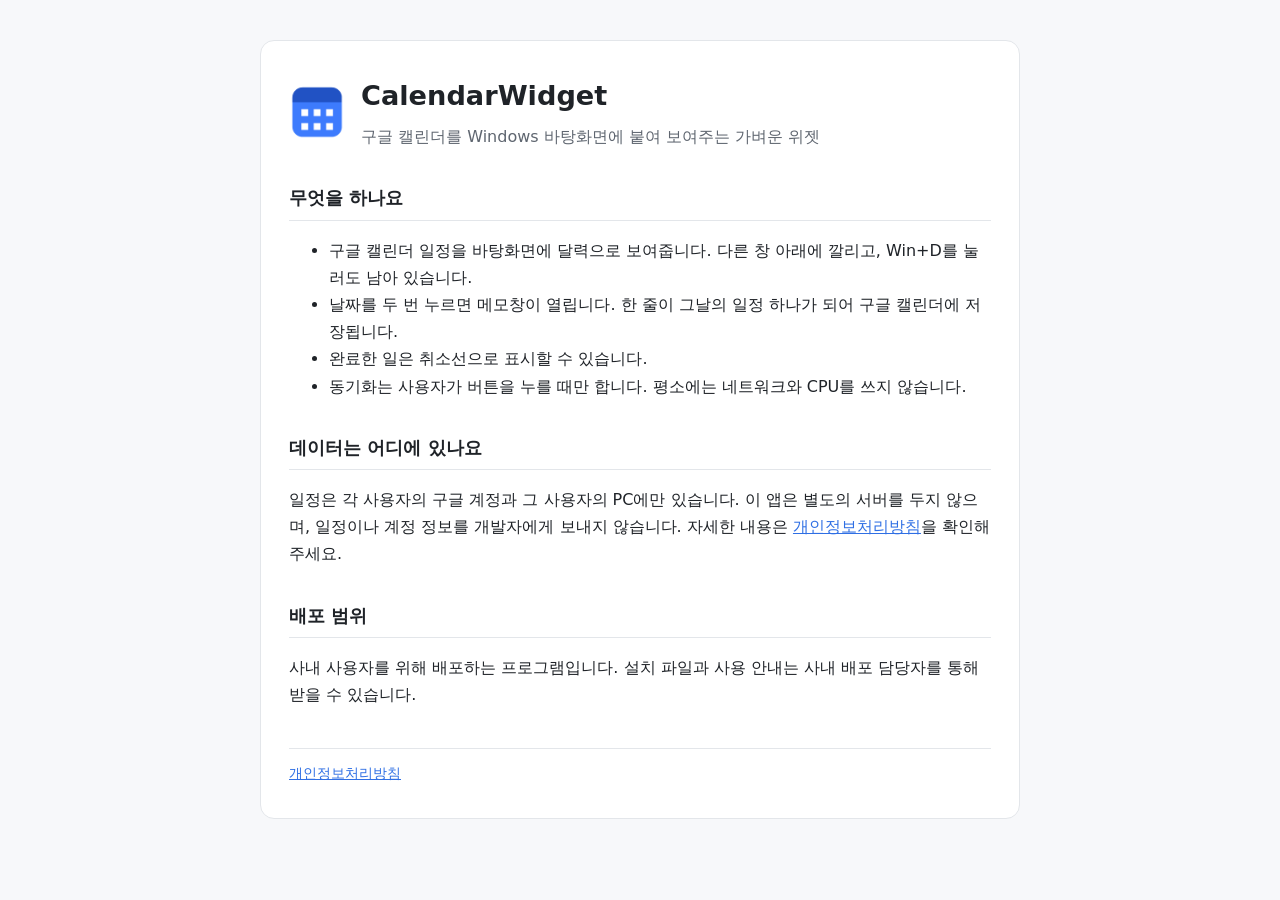
==== index.html @ a263ce08 "CalendarWidget 소개 페이지와 개인정보처리방침 추가 Co-Authored-By: Claude Opus 5.5 <noreply@anthropic.com>" ====
<!doctype html>
<html lang="ko">
<head>
<meta charset="utf-8">
<meta name="viewport" content="width=device-width, initial-scale=1">
<title>CalendarWidget</title>
<meta name="description" content="구글 캘린더를 Windows 바탕화면에 붙여 보여주는 가벼운 위젯">
<link rel="stylesheet" href="style.css">
</head>
<body>
<main>
  <header>
    <img src="icon.png" alt="" width="56" height="56">
    <div>
      <h1>CalendarWidget</h1>
      <p class="lead">구글 캘린더를 Windows 바탕화면에 붙여 보여주는 가벼운 위젯</p>
    </div>
  </header>

  <section>
    <h2>무엇을 하나요</h2>
    <ul>
      <li>구글 캘린더 일정을 바탕화면에 달력으로 보여줍니다. 다른 창 아래에 깔리고, Win+D를 눌러도 남아 있습니다.</li>
      <li>날짜를 두 번 누르면 메모창이 열립니다. 한 줄이 그날의 일정 하나가 되어 구글 캘린더에 저장됩니다.</li>
      <li>완료한 일은 취소선으로 표시할 수 있습니다.</li>
      <li>동기화는 사용자가 버튼을 누를 때만 합니다. 평소에는 네트워크와 CPU를 쓰지 않습니다.</li>
    </ul>
  </section>

  <section>
    <h2>데이터는 어디에 있나요</h2>
    <p>
      일정은 각 사용자의 구글 계정과 그 사용자의 PC에만 있습니다.
      이 앱은 별도의 서버를 두지 않으며, 일정이나 계정 정보를 개발자에게 보내지 않습니다.
      자세한 내용은 <a href="privacy.html">개인정보처리방침</a>을 확인해 주세요.
    </p>
  </section>

  <section>
    <h2>배포 범위</h2>
    <p>사내 사용자를 위해 배포하는 프로그램입니다. 설치 파일과 사용 안내는 사내 배포 담당자를 통해 받을 수 있습니다.</p>
  </section>

  <footer>
    <a href="privacy.html">개인정보처리방침</a>
  </footer>
</main>
</body>
</html>
---- style.css ----
:root {
  --bg: #f7f8fa;
  --card: #ffffff;
  --text: #1f2328;
  --muted: #5f6670;
  --line: #e3e6ea;
  --accent: #2f6fe4;
}
@media (prefers-color-scheme: dark) {
  :root {
    --bg: #15171b;
    --card: #1e2126;
    --text: #e8eaed;
    --muted: #9aa0a8;
    --line: #2e333a;
    --accent: #7aa7ff;
  }
}
* { box-sizing: border-box; }
body {
  margin: 0;
  background: var(--bg);
  color: var(--text);
  font-family: "Malgun Gothic", "Apple SD Gothic Neo", "Noto Sans KR", system-ui, sans-serif;
  line-height: 1.7;
}
main {
  max-width: 760px;
  margin: 40px auto;
  padding: 32px 28px;
  background: var(--card);
  border: 1px solid var(--line);
  border-radius: 14px;
}
header { display: flex; gap: 16px; align-items: center; margin-bottom: 8px; }
header img { border-radius: 12px; flex: none; }
h1 { margin: 0; font-size: 1.7rem; }
h2 { margin-top: 2rem; font-size: 1.15rem; border-bottom: 1px solid var(--line); padding-bottom: 6px; }
.lead, .meta { margin: 4px 0 0; color: var(--muted); }
.back { margin: 0 0 12px; }
a { color: var(--accent); }
code { font-size: 0.9em; background: var(--bg); padding: 1px 5px; border-radius: 4px; overflow-wrap: anywhere; }
table { width: 100%; border-collapse: collapse; font-size: 0.95rem; }
th, td { border: 1px solid var(--line); padding: 8px 10px; text-align: left; vertical-align: top; }
th { background: var(--bg); }
footer { margin-top: 2.5rem; padding-top: 12px; border-top: 1px solid var(--line); color: var(--muted); font-size: 0.9rem; }
@media (max-width: 600px) {
  main { margin: 0; border-radius: 0; border-left: 0; border-right: 0; padding: 24px 16px; }
  table, thead, tbody, tr, th, td { display: block; }
  thead { display: none; }
  td { border-top: 0; }
  tr { border-top: 1px solid var(--line); margin-bottom: 8px; }
}
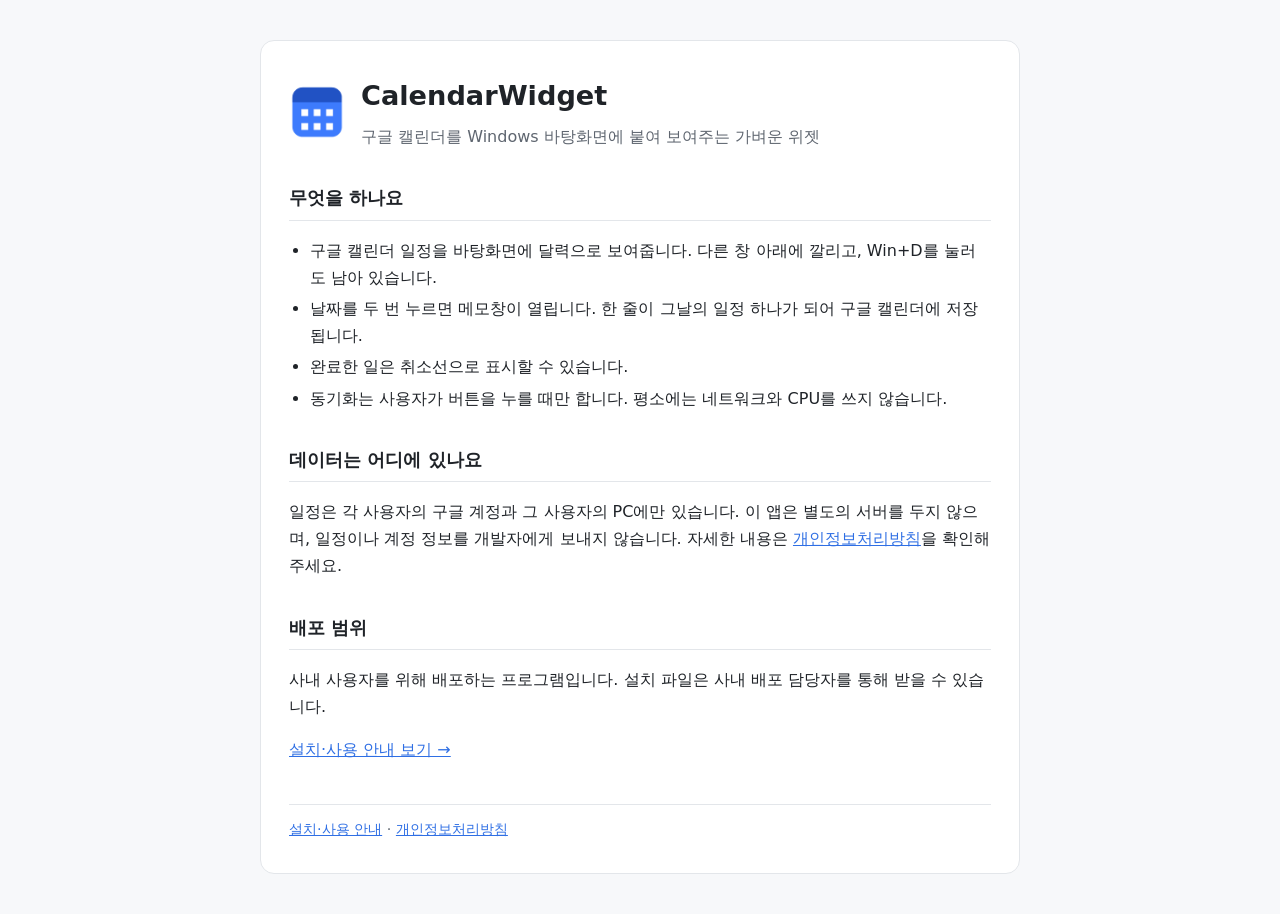
==== commit 3fda70d7: "동료용 설치·사용 안내 페이지 추가 Co-Authored-By: Claude Opus 5.5 <noreply@anthropic.com>" ====
--- a/index.html
+++ b/index.html
@@ -3,6 +3,7 @@
 <head>
 <meta charset="utf-8">
 <meta name="viewport" content="width=device-width, initial-scale=1">
+<meta name="google-site-verification" content="GaLvR_9sY9KCOQGNR7QLi38nBW3qFg30zDbfelGs9FM" />
 <title>CalendarWidget</title>
 <meta name="description" content="구글 캘린더를 Windows 바탕화면에 붙여 보여주는 가벼운 위젯">
 <link rel="stylesheet" href="style.css">
@@ -38,11 +39,12 @@
 
   <section>
     <h2>배포 범위</h2>
-    <p>사내 사용자를 위해 배포하는 프로그램입니다. 설치 파일과 사용 안내는 사내 배포 담당자를 통해 받을 수 있습니다.</p>
+    <p>사내 사용자를 위해 배포하는 프로그램입니다. 설치 파일은 사내 배포 담당자를 통해 받을 수 있습니다.</p>
+    <p><a href="guide.html">설치·사용 안내 보기 →</a></p>
   </section>
 
   <footer>
-    <a href="privacy.html">개인정보처리방침</a>
+    <a href="guide.html">설치·사용 안내</a> · <a href="privacy.html">개인정보처리방침</a>
   </footer>
 </main>
 </body>
--- a/style.css
+++ b/style.css
@@ -43,6 +43,9 @@
 table { width: 100%; border-collapse: collapse; font-size: 0.95rem; }
 th, td { border: 1px solid var(--line); padding: 8px 10px; text-align: left; vertical-align: top; }
 th { background: var(--bg); }
+kbd { font-family: inherit; font-size: 0.85em; border: 1px solid var(--line); border-bottom-width: 2px; border-radius: 4px; padding: 0 5px; background: var(--bg); }
+ol, ul { padding-left: 1.3em; }
+li { margin-bottom: 4px; }
 footer { margin-top: 2.5rem; padding-top: 12px; border-top: 1px solid var(--line); color: var(--muted); font-size: 0.9rem; }
 @media (max-width: 600px) {
   main { margin: 0; border-radius: 0; border-left: 0; border-right: 0; padding: 24px 16px; }
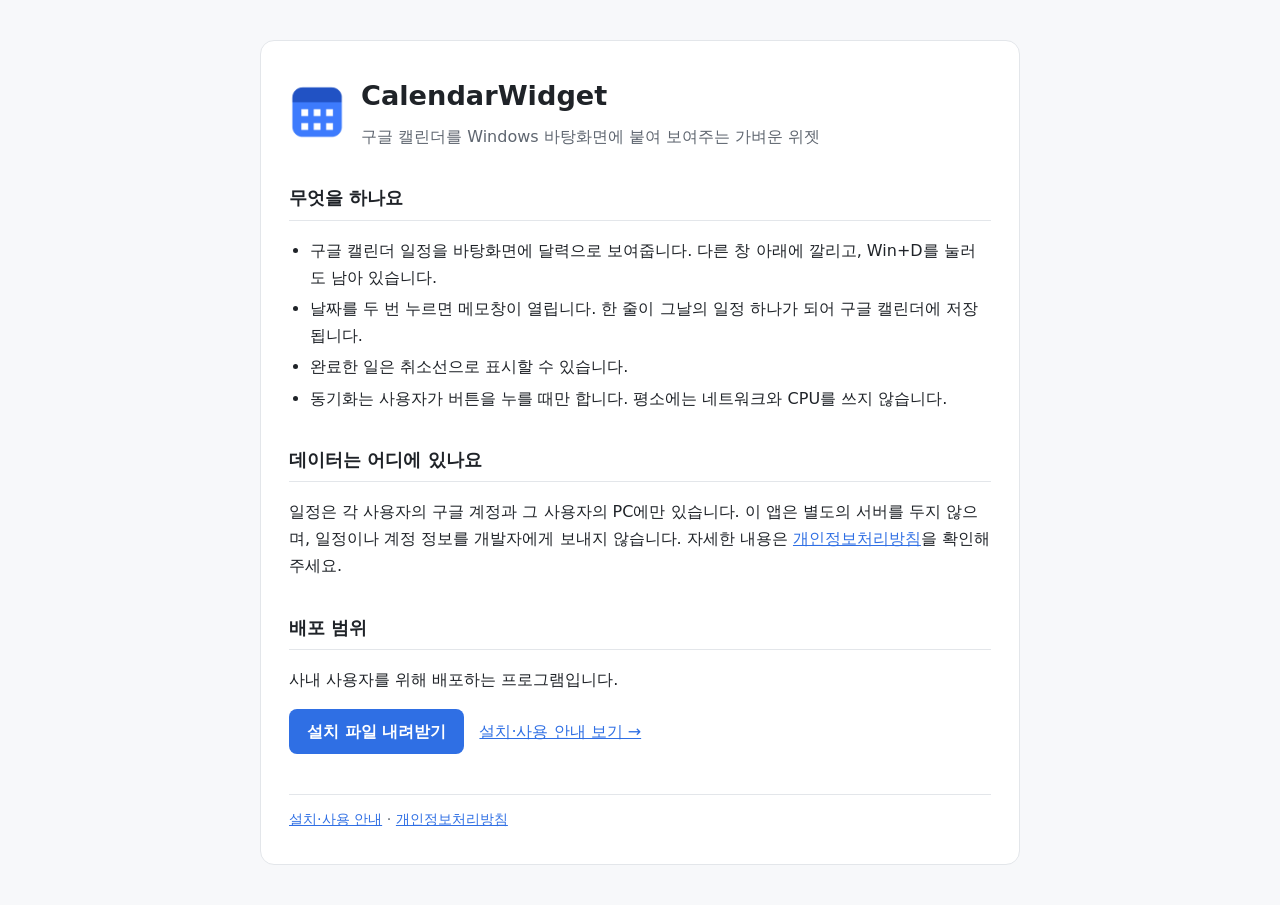
==== commit 7abb55e8: "설치 파일 다운로드 버튼 추가" ====
--- a/index.html
+++ b/index.html
@@ -39,8 +39,11 @@
 
   <section>
     <h2>배포 범위</h2>
-    <p>사내 사용자를 위해 배포하는 프로그램입니다. 설치 파일은 사내 배포 담당자를 통해 받을 수 있습니다.</p>
-    <p><a href="guide.html">설치·사용 안내 보기 →</a></p>
+    <p>사내 사용자를 위해 배포하는 프로그램입니다.</p>
+    <p>
+      <a class="button" href="https://github.com/noggy0325-commits/calendar-widget/releases/latest/download/CalendarWidget.App-win-Setup.exe">설치 파일 내려받기</a>
+      &nbsp; <a href="guide.html">설치·사용 안내 보기 →</a>
+    </p>
   </section>
 
   <footer>
--- a/style.css
+++ b/style.css
@@ -43,6 +43,8 @@
 table { width: 100%; border-collapse: collapse; font-size: 0.95rem; }
 th, td { border: 1px solid var(--line); padding: 8px 10px; text-align: left; vertical-align: top; }
 th { background: var(--bg); }
+.button { display: inline-block; background: var(--accent); color: #fff; text-decoration: none; padding: 9px 18px; border-radius: 8px; font-weight: 600; }
+.button:hover { filter: brightness(1.08); }
 kbd { font-family: inherit; font-size: 0.85em; border: 1px solid var(--line); border-bottom-width: 2px; border-radius: 4px; padding: 0 5px; background: var(--bg); }
 ol, ul { padding-left: 1.3em; }
 li { margin-bottom: 4px; }
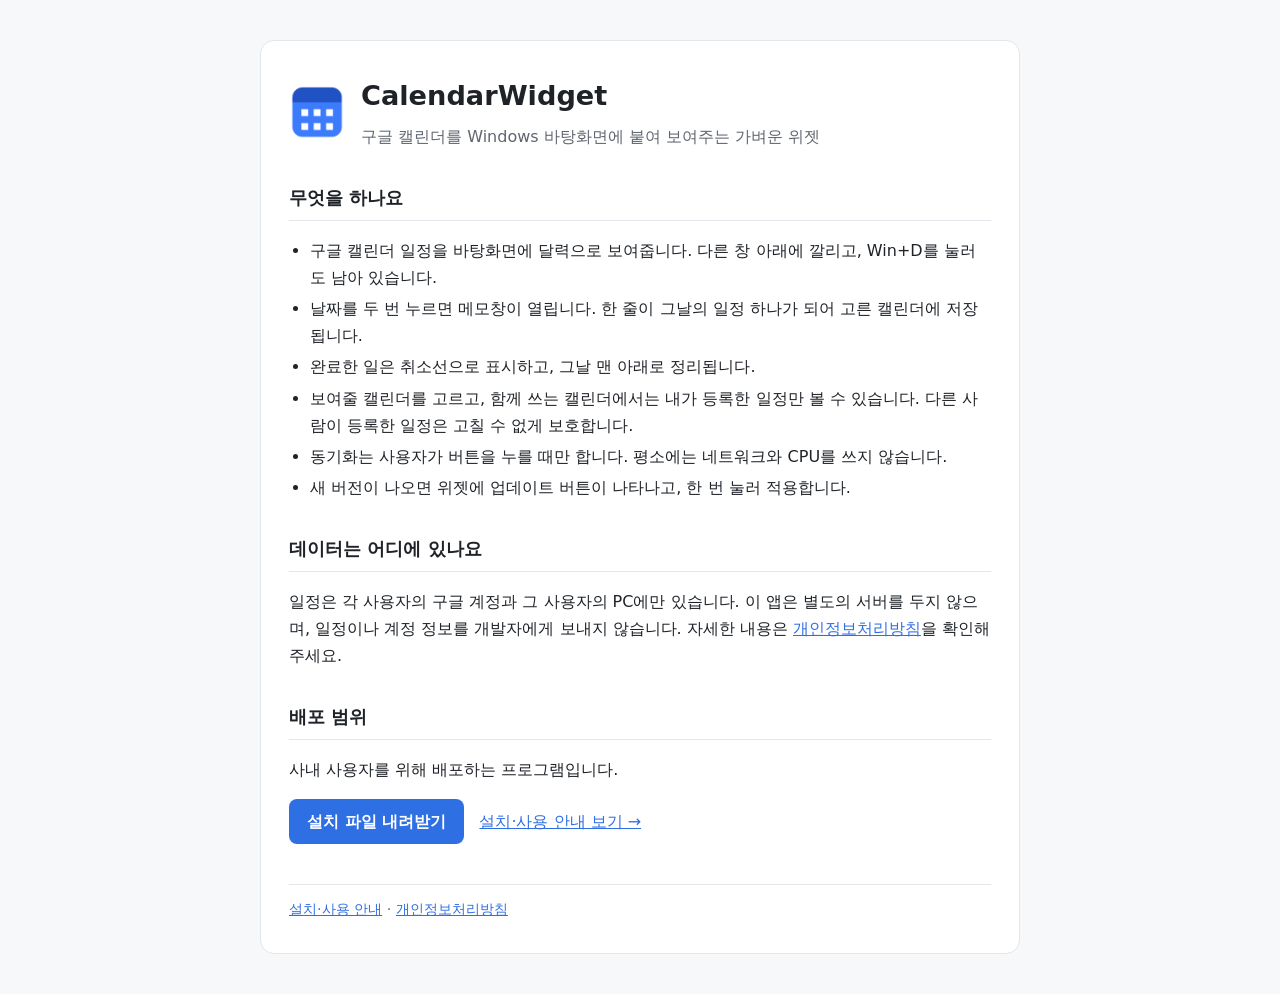
==== commit 93b9c6a0: "안내 페이지: 오늘·조회조건·내 일정·캘린더 칩·수정 불가·취소선·업데이트 버튼 반영" ====
--- a/index.html
+++ b/index.html
@@ -22,9 +22,11 @@
     <h2>무엇을 하나요</h2>
     <ul>
       <li>구글 캘린더 일정을 바탕화면에 달력으로 보여줍니다. 다른 창 아래에 깔리고, Win+D를 눌러도 남아 있습니다.</li>
-      <li>날짜를 두 번 누르면 메모창이 열립니다. 한 줄이 그날의 일정 하나가 되어 구글 캘린더에 저장됩니다.</li>
-      <li>완료한 일은 취소선으로 표시할 수 있습니다.</li>
+      <li>날짜를 두 번 누르면 메모창이 열립니다. 한 줄이 그날의 일정 하나가 되어 고른 캘린더에 저장됩니다.</li>
+      <li>완료한 일은 취소선으로 표시하고, 그날 맨 아래로 정리됩니다.</li>
+      <li>보여줄 캘린더를 고르고, 함께 쓰는 캘린더에서는 내가 등록한 일정만 볼 수 있습니다. 다른 사람이 등록한 일정은 고칠 수 없게 보호합니다.</li>
       <li>동기화는 사용자가 버튼을 누를 때만 합니다. 평소에는 네트워크와 CPU를 쓰지 않습니다.</li>
+      <li>새 버전이 나오면 위젯에 업데이트 버튼이 나타나고, 한 번 눌러 적용합니다.</li>
     </ul>
   </section>
 
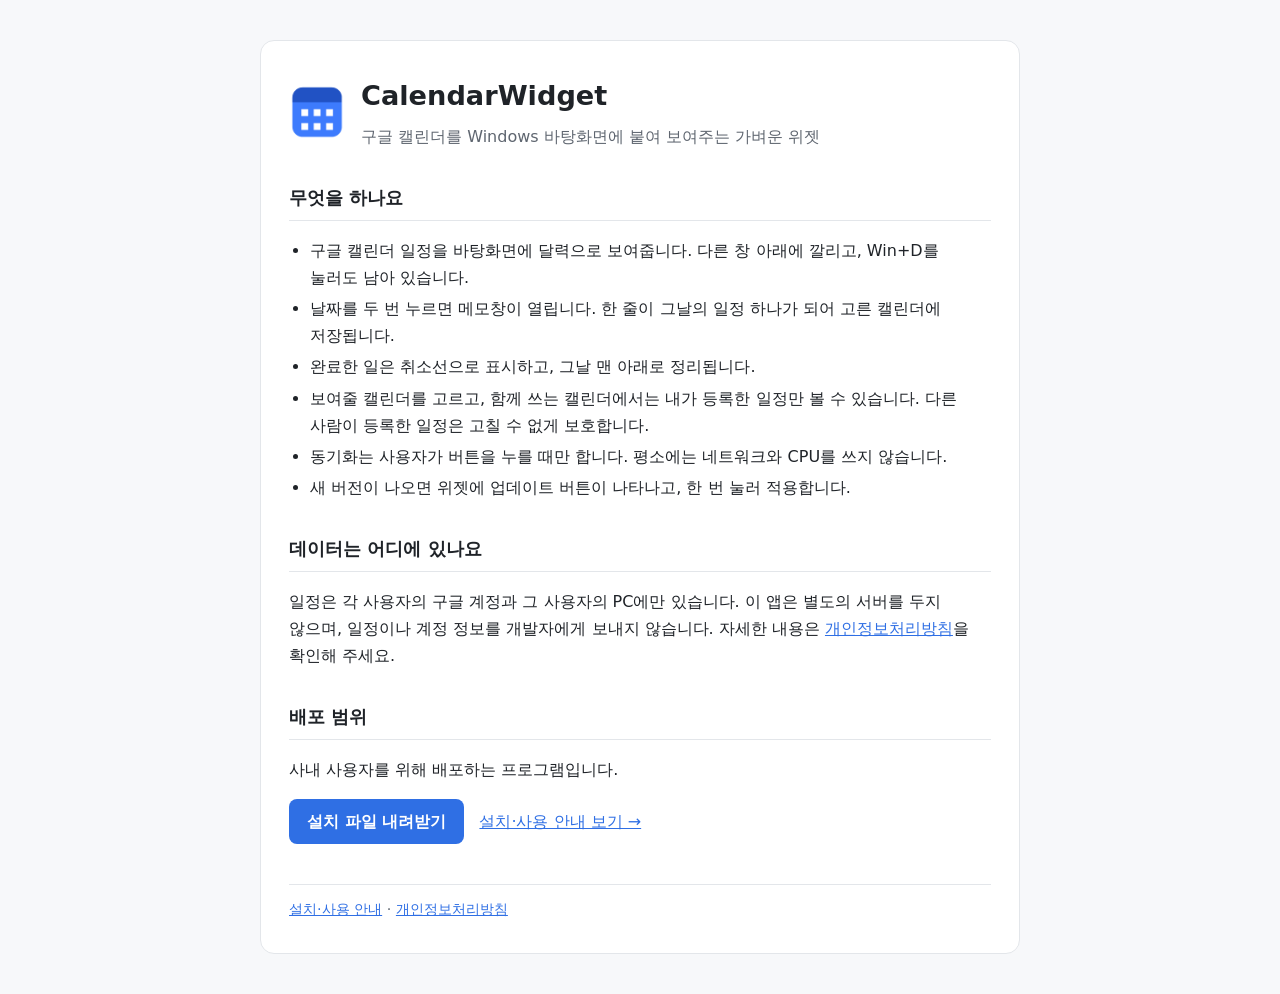
==== commit b7d03b10: "개인정보 제거, 검색 노출 막기" ====
--- a/index.html
+++ b/index.html
@@ -3,6 +3,7 @@
 <head>
 <meta charset="utf-8">
 <meta name="viewport" content="width=device-width, initial-scale=1">
+<meta name="robots" content="noindex, nofollow">
 <meta name="google-site-verification" content="GaLvR_9sY9KCOQGNR7QLi38nBW3qFg30zDbfelGs9FM" />
 <title>CalendarWidget</title>
 <meta name="description" content="구글 캘린더를 Windows 바탕화면에 붙여 보여주는 가벼운 위젯">
--- a/style.css
+++ b/style.css
@@ -23,6 +23,8 @@
   color: var(--text);
   font-family: "Malgun Gothic", "Apple SD Gothic Neo", "Noto Sans KR", system-ui, sans-serif;
   line-height: 1.7;
+  word-break: keep-all;      /* 한국어를 단어 중간에서 끊지 않는다 */
+  overflow-wrap: anywhere;   /* 아주 긴 주소 등은 칸을 넘지 않게 */
 }
 main {
   max-width: 760px;
@@ -43,8 +45,12 @@
 table { width: 100%; border-collapse: collapse; font-size: 0.95rem; }
 th, td { border: 1px solid var(--line); padding: 8px 10px; text-align: left; vertical-align: top; }
 th { background: var(--bg); }
+/* 첫 칸(버튼 이름·하고 싶은 것)은 한 줄로 두고, 설명 칸이 남은 너비를 쓴다 */
+td:first-child, th:first-child { white-space: nowrap; width: 1%; }
 .button { display: inline-block; background: var(--accent); color: #fff; text-decoration: none; padding: 9px 18px; border-radius: 8px; font-weight: 600; }
 .button:hover { filter: brightness(1.08); }
+.faq dt { font-weight: 600; margin-top: 14px; }
+.faq dd { margin: 4px 0 0 0; color: var(--muted); }
 kbd { font-family: inherit; font-size: 0.85em; border: 1px solid var(--line); border-bottom-width: 2px; border-radius: 4px; padding: 0 5px; background: var(--bg); }
 ol, ul { padding-left: 1.3em; }
 li { margin-bottom: 4px; }
@@ -55,4 +61,6 @@
   thead { display: none; }
   td { border-top: 0; }
   tr { border-top: 1px solid var(--line); margin-bottom: 8px; }
+  /* 좁은 화면에서는 첫 칸을 항목 제목처럼 보여준다 */
+  td:first-child { width: auto; white-space: normal; font-weight: 600; background: var(--bg); }
 }
